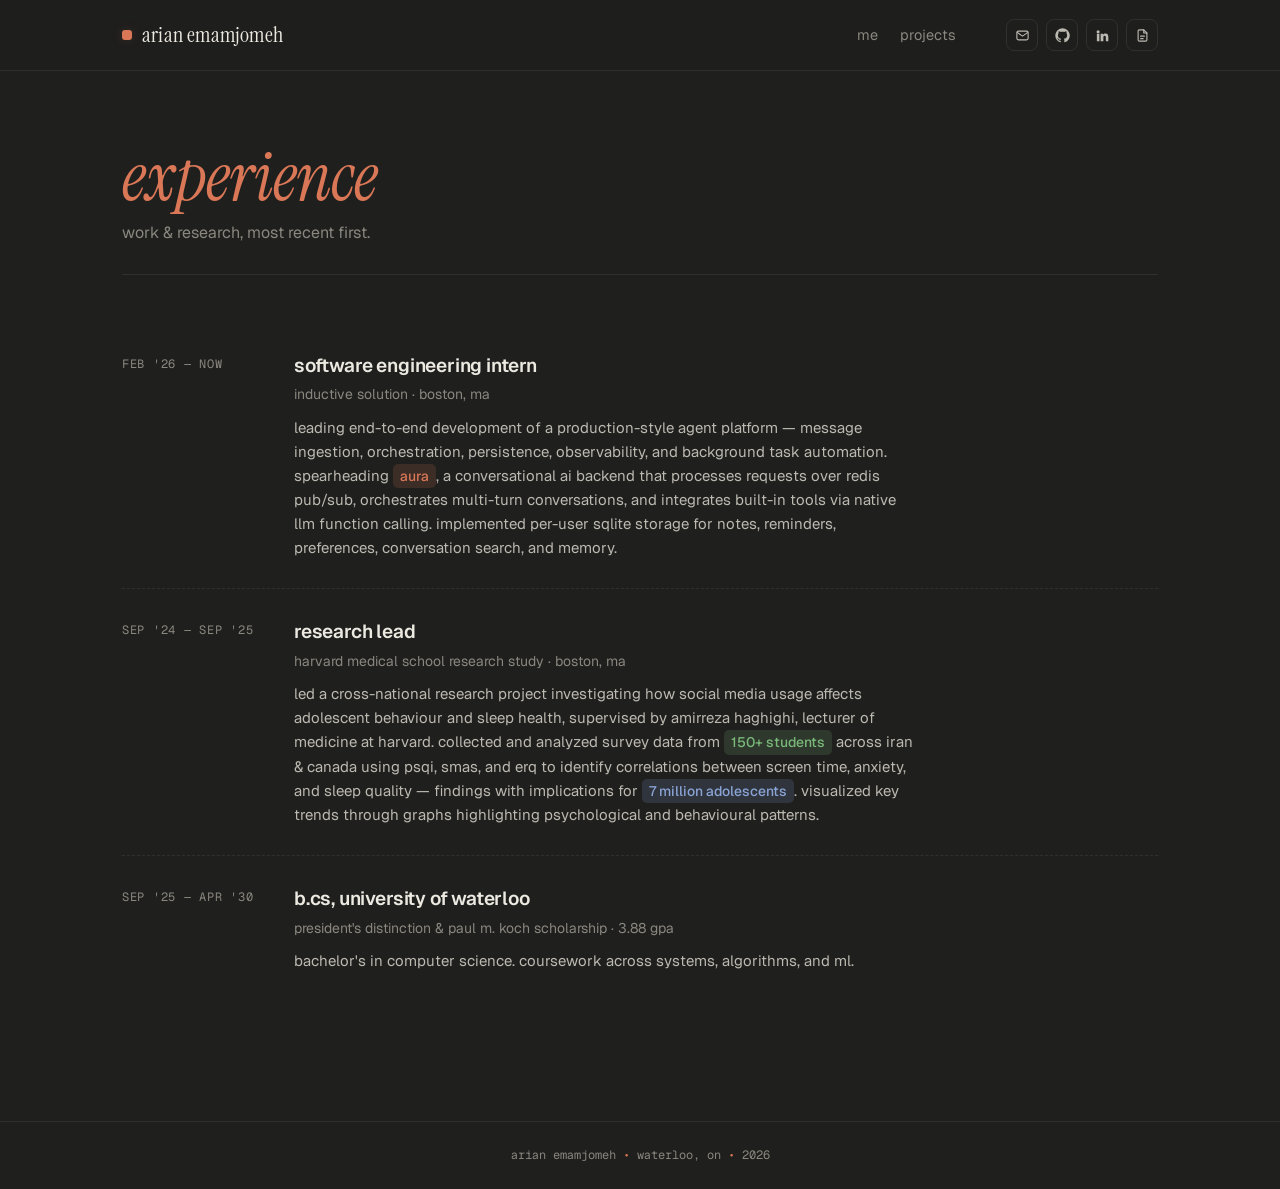
==== experience.html @ 70dd312b "redesigned website" ====
<!DOCTYPE html>
<html lang="en">
<head>
    <meta charset="UTF-8">
    <meta name="viewport" content="width=device-width, initial-scale=1.0">
    <title>experience — arian emamjomeh</title>
    <link rel="icon" type="image/png" href="assets/iconlogo.png">
    <link rel="preconnect" href="https://fonts.googleapis.com">
    <link rel="preconnect" href="https://fonts.gstatic.com" crossorigin>
    <link href="https://fonts.googleapis.com/css2?family=Instrument+Serif:ital@0;1&family=Geist:wght@400;500;600;700&family=Geist+Mono:wght@400;500&display=swap" rel="stylesheet">
    <link rel="stylesheet" href="styles.css?v=13">
</head>
<body>
    <main>
        <header class="page-header">
            <h1 class="page-title"><em>experience</em></h1>
            <p class="page-sub">work &amp; research, most recent first.</p>
        </header>

        <div class="timeline">
            <div class="tl-item reveal">
                <div class="tl-date">feb '26 — now</div>
                <div class="tl-body">
                    <h3>software engineering intern</h3>
                    <div class="tl-sub">inductive solution · boston, ma</div>
                    <p class="tl-desc">
                        leading end-to-end development of a production-style agent platform — message ingestion,
                        orchestration, persistence, observability, and background task automation.
                        spearheading <span class="chip">aura</span>, a conversational ai backend that processes requests
                        over redis pub/sub, orchestrates multi-turn conversations, and integrates built-in tools via
                        native llm function calling. implemented per-user sqlite storage for notes, reminders, preferences,
                        conversation search, and memory.
                    </p>
                </div>
            </div>

            <div class="tl-item reveal">
                <div class="tl-date">sep '24 — sep '25</div>
                <div class="tl-body">
                    <h3>research lead</h3>
                    <div class="tl-sub">harvard medical school research study · boston, ma</div>
                    <p class="tl-desc">
                        led a cross-national research project investigating how social media usage affects adolescent
                        behaviour and sleep health, supervised by amirreza haghighi, lecturer of medicine at harvard.
                        collected and analyzed survey data from
                        <span class="chip green">150+ students</span> across iran &amp; canada using psqi, smas, and erq
                        to identify correlations between screen time, anxiety, and sleep quality — findings with
                        implications for <span class="chip blue">7 million adolescents</span>. visualized key trends
                        through graphs highlighting psychological and behavioural patterns.
                    </p>
                </div>
            </div>

            <div class="tl-item reveal">
                <div class="tl-date">sep '25 — apr '30</div>
                <div class="tl-body">
                    <h3>b.cs, university of waterloo</h3>
                    <div class="tl-sub">president's distinction &amp; paul m. koch scholarship · 3.88 gpa</div>
                    <p class="tl-desc">
                        bachelor's in computer science. coursework across systems, algorithms, and ml.
                    </p>
                </div>
            </div>
        </div>
    </main>

    <script src="main.js?v=13"></script>
</body>
</html>
---- styles.css ----
/* ==========================================================
   arian emamjomeh — portfolio
   palette: claude grey, warm off-white, terracotta accent
   ========================================================== */

:root {
    --bg: #1f1f1e;
    --bg-elev: #262624;
    --bg-elev-2: #2d2b28;
    --border: rgba(255, 255, 255, 0.08);
    --border-strong: rgba(255, 255, 255, 0.14);
    --text: #ece9e1;
    --text-dim: #bcb9b0;
    --text-muted: #8a877f;
    --accent: #d97757;
    --accent-soft: rgba(217, 119, 87, 0.16);
    --chip-green: #7ab87a;
    --chip-green-soft: rgba(122, 184, 122, 0.16);
    --chip-blue: #8aa4d6;
    --chip-blue-soft: rgba(138, 164, 214, 0.16);
    --chip-purple: #b48ad6;
    --chip-purple-soft: rgba(180, 138, 214, 0.16);

    --serif: "Instrument Serif", "Newsreader", Georgia, serif;
    --sans: "Geist", "Inter", -apple-system, BlinkMacSystemFont, sans-serif;
    --mono: "Geist Mono", "JetBrains Mono", ui-monospace, monospace;
}

* { box-sizing: border-box; margin: 0; padding: 0; }

html, body {
    background: var(--bg);
    color: var(--text);
    font-family: var(--sans);
    font-size: 16px;
    line-height: 1.55;
    -webkit-font-smoothing: antialiased;
    font-feature-settings: "ss01", "cv11";
}

body {
    min-height: 100vh;
    display: flex;
    flex-direction: column;
}

a { color: inherit; text-decoration: none; }

::selection { background: var(--accent); color: var(--bg); }

/* ===== Top nav ===== */
.topbar {
    position: sticky;
    top: 0;
    z-index: 50;
    background: rgba(31, 31, 30, 0.72);
    backdrop-filter: saturate(140%) blur(10px);
    -webkit-backdrop-filter: saturate(140%) blur(10px);
    border-bottom: 1px solid var(--border);
}
.topbar-inner {
    max-width: 1100px;
    margin: 0 auto;
    padding: 18px 32px;
    display: flex;
    align-items: center;
    gap: 28px;
}
.brand {
    display: flex;
    align-items: center;
    gap: 10px;
    font-family: var(--serif);
    font-size: 22px;
    letter-spacing: 0.2px;
}
.brand-dot {
    width: 10px; height: 10px;
    border-radius: 3px;
    background: var(--accent);
    box-shadow: 0 0 12px var(--accent-soft);
}
.brand-name { color: var(--text); white-space: nowrap; }
.topnav {
    display: flex;
    gap: 22px;
    margin-left: auto;
    margin-right: 22px;
    font-size: 14.5px;
}
.topnav a {
    color: var(--text-muted);
    padding: 6px 0;
    position: relative;
    transition: color 0.2s;
}
.topnav a:hover { color: var(--text); }
.topnav a.active { color: var(--text); }
.topnav a.active::after {
    content: "";
    position: absolute;
    left: 0; right: 0; bottom: -2px;
    height: 1.5px;
    background: var(--accent);
    border-radius: 1px;
}
.socials {
    display: flex;
    gap: 8px;
}
.socials a {
    width: 32px; height: 32px;
    display: grid; place-items: center;
    border-radius: 8px;
    border: 1px solid var(--border);
    color: var(--text-dim);
    transition: all 0.2s ease;
}
.socials a:hover {
    color: var(--accent);
    border-color: var(--border-strong);
    background: var(--bg-elev);
    transform: translateY(-1px);
}
.socials svg { width: 15px; height: 15px; }

/* ===== Page shell ===== */
main {
    flex: 1;
    max-width: 1100px;
    margin: 0 auto;
    padding: 72px 32px 120px;
    width: 100%;
}

.section-eyebrow {
    font-family: var(--mono);
    font-size: 11.5px;
    letter-spacing: 0.12em;
    text-transform: uppercase;
    color: var(--text-muted);
    margin-bottom: 14px;
    display: flex;
    align-items: center;
    gap: 10px;
}
.section-eyebrow::before {
    content: "";
    width: 14px; height: 1px;
    background: var(--text-muted);
}

footer {
    border-top: 1px solid var(--border);
    padding: 24px 32px;
    text-align: center;
    font-family: var(--mono);
    font-size: 12px;
    color: var(--text-muted);
}
footer span.dot { color: var(--accent); }

/* ===== highlight chips — used inline in prose/descriptions ===== */
.chip {
    display: inline-flex;
    align-items: center;
    gap: 4px;
    padding: 1px 7px;
    border-radius: 5px;
    font-size: 0.93em;
    font-weight: 500;
    background: var(--accent-soft);
    color: var(--accent);
    white-space: nowrap;
}
.chip.green { background: var(--chip-green-soft); color: var(--chip-green); }
.chip.blue  { background: var(--chip-blue-soft);  color: var(--chip-blue); }
.chip.purple{ background: var(--chip-purple-soft); color: var(--chip-purple); }

/* ===== ME page ===== */
.me-hero {
    max-width: 640px;
    margin-bottom: 64px;
}
.me-hello {
    font-family: var(--serif);
    font-size: clamp(56px, 8.5vw, 96px);
    line-height: 1.02;
    letter-spacing: -0.02em;
    color: var(--text);
    margin-bottom: 22px;
    display: flex;
    align-items: center;
    flex-wrap: wrap;
    gap: 0.15em;
}
.me-hello .me-wave {
    font-size: 0.85em;
    line-height: 1;
    display: inline-block;
}
.me-hello em {
    font-style: italic;
    color: var(--accent);
}
.me-wave {
    display: inline-block;
    animation: wave 2.6s ease-in-out infinite;
    transform-origin: 70% 70%;
}
@keyframes wave {
    0%, 60%, 100% { transform: rotate(0deg); }
    10% { transform: rotate(14deg); }
    20% { transform: rotate(-8deg); }
    30% { transform: rotate(14deg); }
    40% { transform: rotate(-4deg); }
    50% { transform: rotate(10deg); }
}
.me-intro {
    font-size: 17px;
    line-height: 1.65;
    color: var(--text-dim);
    max-width: 560px;
}
.me-intro a.inline {
    color: var(--text);
    border-bottom: 1px solid var(--border-strong);
    transition: border-color 0.2s, color 0.2s;
}
.me-intro a.inline:hover { color: var(--accent); border-color: var(--accent); }

/* affiliation line under name: "cs @ uwaterloo 🔴" */
.me-affil {
    font-size: 28px;
    color: var(--text-dim);
    display: flex;
    align-items: center;
    gap: 10px;
    flex-wrap: wrap;
    margin-top: 18px;
    font-family: var(--serif);
    font-weight: 400;
}
.affil-link {
    color: var(--text);
    font-weight: 500;
    text-decoration: underline;
    text-decoration-color: var(--border-strong);
    text-underline-offset: 4px;
    transition: color 0.2s, text-decoration-color 0.2s;
}
.affil-link:hover {
    color: var(--accent);
    text-decoration-color: var(--accent);
}
.affil-crest {
    width: 30px !important;
    height: 30px !important;
    min-width: 30px;
    max-width: 30px;
    object-fit: contain;
    display: block;
    shape-rendering: geometricPrecision;
}

.work-list-section { max-width: 720px; margin-bottom: 64px; }

.work-list {
    display: flex;
    flex-direction: column;
    gap: 8px;
}
.work-row {
    position: relative;
    display: grid;
    grid-template-columns: 60px 1fr auto;
    align-items: center;
    gap: 20px;
    padding: 20px 24px;
    border: 1px solid var(--border);
    border-radius: 16px;
    background: var(--bg-elev);
    transition: background 0.3s ease, border-color 0.3s ease;
    text-decoration: none;
    color: inherit;
}
.work-row:hover {
    background: var(--hover-color, var(--bg-elev-2));
    border-color: var(--border-strong);
}
.work-logo {
    width: 56px; height: 56px;
    border-radius: 12px;
    display: grid; place-items: center;
    font-family: var(--sans);
    font-weight: 700;
    font-size: 17px;
    color: white;
    overflow: hidden;
    flex-shrink: 0;
}
.work-logo img {
    width: 100%;
    height: 100%;
    object-fit: contain;
    padding: 4px;
    image-rendering: -webkit-optimize-contrast;
}
.work-meta { min-width: 0; }
.work-name {
    font-weight: 600;
    font-size: 18px;
    color: var(--text);
}
.work-role {
    font-size: 15px;
    color: var(--text-muted);
    margin-top: 1px;
}
.work-date {
    font-family: var(--mono);
    font-size: 13.5px;
    color: var(--text-muted);
    white-space: nowrap;
    text-align: right;
    line-height: 1.5;
}
.work-loc {
    font-family: var(--mono);
    font-size: 11px;
    color: var(--text-muted);
    opacity: 0.75;
    text-transform: uppercase;
    letter-spacing: 0.06em;
}

/* links panel on me */
.me-links {
    max-width: 720px;
}
.me-links-grid {
    display: grid;
    grid-template-columns: repeat(2, 1fr);
    gap: 10px;
}
.me-link-card {
    display: flex;
    align-items: center;
    justify-content: space-between;
    padding: 18px 20px;
    border: 1px solid var(--border);
    border-radius: 12px;
    background: var(--bg-elev);
    transition: all 0.22s ease;
    color: var(--text-dim);
}
.me-link-card:hover {
    border-color: var(--accent);
    background: var(--bg-elev-2);
    color: var(--text);
}
.me-link-card .arrow {
    font-family: var(--mono);
    color: var(--text-muted);
    transition: transform 0.22s, color 0.22s;
}
.me-link-card:hover .arrow {
    transform: translateX(4px);
    color: var(--accent);
}
.me-link-card .label {
    font-weight: 500;
    font-size: 15px;
}
.me-link-card .hint {
    display: block;
    font-family: var(--mono);
    font-size: 11.5px;
    color: var(--text-muted);
    margin-top: 3px;
    text-transform: uppercase;
    letter-spacing: 0.08em;
}

/* ===== Page headers (non-me pages) ===== */
.page-header {
    margin-bottom: 48px;
    padding-bottom: 28px;
    border-bottom: 1px solid var(--border);
}
.page-title {
    font-family: var(--serif);
    font-size: clamp(44px, 6vw, 68px);
    line-height: 1;
    font-weight: 400;
    letter-spacing: -0.01em;
    margin-bottom: 10px;
}
.page-title em { font-style: italic; color: var(--accent); }
.page-sub {
    font-size: 16px;
    color: var(--text-muted);
    max-width: 520px;
    line-height: 1.55;
}

/* ===== EXPERIENCE page ===== */
.exp-tabs {
    display: flex;
    gap: 4px;
    margin-bottom: 36px;
    padding: 4px;
    background: var(--bg-elev);
    border: 1px solid var(--border);
    border-radius: 10px;
    width: fit-content;
}
.exp-tab {
    padding: 8px 18px;
    border-radius: 7px;
    font-size: 14px;
    font-weight: 500;
    color: var(--text-muted);
    cursor: pointer;
    transition: all 0.2s;
    border: none;
    background: transparent;
    font-family: inherit;
}
.exp-tab:hover { color: var(--text); }
.exp-tab.active {
    background: var(--bg-elev-2);
    color: var(--text);
    box-shadow: 0 0 0 1px var(--border-strong);
}
.exp-panel { display: none; }
.exp-panel.active { display: block; }

/* Timeline */
.timeline {
    display: flex;
    flex-direction: column;
    gap: 0;
    position: relative;
    padding-left: 0;
}
.tl-item {
    position: relative;
    display: grid;
    grid-template-columns: 140px 1fr;
    gap: 32px;
    padding: 28px 0;
    border-bottom: 1px dashed var(--border);
}
.tl-item:last-child { border-bottom: none; }
.tl-date {
    font-family: var(--mono);
    font-size: 12px;
    color: var(--text-muted);
    padding-top: 4px;
    text-transform: uppercase;
    letter-spacing: 0.06em;
}
.tl-body h3 {
    font-family: var(--sans);
    font-size: 19px;
    font-weight: 600;
    margin-bottom: 4px;
    color: var(--text);
    letter-spacing: -0.01em;
}
.tl-sub {
    font-size: 14px;
    color: var(--text-muted);
    margin-bottom: 10px;
}
.tl-desc {
    font-size: 15px;
    color: var(--text-dim);
    line-height: 1.6;
    max-width: 620px;
}

/* ===== PROJECTS page ===== */
.proj-filters {
    display: flex;
    gap: 8px;
    margin-bottom: 32px;
    flex-wrap: wrap;
}
.proj-filter {
    padding: 7px 14px;
    border-radius: 20px;
    border: 1px solid var(--border);
    background: transparent;
    color: var(--text-muted);
    font-size: 13px;
    font-family: inherit;
    cursor: pointer;
    transition: all 0.2s;
}
.proj-filter:hover { color: var(--text); border-color: var(--border-strong); }
.proj-filter.active {
    color: var(--bg);
    background: var(--text);
    border-color: var(--text);
}

.proj-grid {
    display: grid;
    grid-template-columns: repeat(2, 1fr);
    gap: 22px;
}
.proj-card {
    display: block;
    background: var(--bg-elev);
    border: 1px solid var(--border);
    border-radius: 18px;
    overflow: hidden;
    transition: all 0.3s ease;
    position: relative;
}
.proj-card:hover {
    border-color: var(--border-strong);
    transform: translateY(-3px);
    box-shadow: 0 16px 40px -20px rgba(0, 0, 0, 0.5);
}
.proj-thumb {
    aspect-ratio: 16 / 10;
    background: var(--bg-elev-2);
    overflow: hidden;
    position: relative;
}
.proj-thumb img {
    width: 100%; height: 100%;
    object-fit: cover;
    transition: transform 0.5s ease;
}
.proj-card:hover .proj-thumb img { transform: scale(1.04); }
.proj-thumb--blank {
    background: repeating-linear-gradient(
        135deg,
        var(--bg-elev-2) 0,
        var(--bg-elev-2) 12px,
        var(--bg-elev) 12px,
        var(--bg-elev) 24px
    );
    position: relative;
}
.proj-thumb--blank::after {
    content: "no preview yet";
    position: absolute;
    inset: 0;
    display: grid;
    place-items: center;
    color: var(--text-muted);
    font-family: var(--mono);
    font-size: 12px;
    letter-spacing: 0.08em;
    text-transform: uppercase;
}
.proj-body { padding: 22px 24px 24px; }
.proj-head {
    display: flex;
    justify-content: space-between;
    align-items: baseline;
    gap: 12px;
    margin-bottom: 8px;
}
.proj-title {
    font-family: var(--sans);
    font-size: 18px;
    font-weight: 600;
    color: var(--text);
}
.proj-date {
    font-family: var(--mono);
    font-size: 11.5px;
    color: var(--text-muted);
    white-space: nowrap;
}
.proj-desc {
    font-size: 14.5px;
    color: var(--text-dim);
    line-height: 1.55;
    margin-bottom: 14px;
}
.proj-tags {
    display: flex;
    flex-wrap: wrap;
    gap: 6px;
}
.proj-tag {
    font-family: var(--mono);
    font-size: 11px;
    padding: 3px 8px;
    border-radius: 4px;
    color: var(--text-muted);
    background: rgba(255,255,255,0.03);
    border: 1px solid var(--border);
    text-transform: lowercase;
}

/* ===== MAP page ===== */
.map-wrap {
    display: grid;
    grid-template-columns: 1.2fr 1fr;
    gap: 32px;
    align-items: stretch;
}
.map-panel {
    background: var(--bg-elev);
    border: 1px solid var(--border);
    border-radius: 16px;
    overflow: hidden;
}
.map-panel.map-container {
    min-height: 520px;
    padding: 0;
    position: relative;
}
.map-side {
    padding: 28px;
    display: flex;
    flex-direction: column;
    gap: 20px;
}
.map-stat {
    display: flex;
    align-items: baseline;
    justify-content: space-between;
    padding: 12px 0;
    border-bottom: 1px dashed var(--border);
}
.map-stat:last-child { border-bottom: none; }
.map-stat-label {
    font-family: var(--mono);
    font-size: 12px;
    color: var(--text-muted);
    text-transform: uppercase;
    letter-spacing: 0.08em;
}
.map-stat-value {
    font-family: var(--serif);
    font-size: 28px;
    color: var(--text);
}
.map-stat-value em { font-style: italic; color: var(--accent); }

/* Reveal on scroll */
.reveal {
    opacity: 0;
    transform: translateY(14px);
    transition: opacity 0.6s ease, transform 0.6s ease;
}
.reveal.is-in {
    opacity: 1;
    transform: none;
}

main, .topbar, footer { position: relative; z-index: 1; }

/* ============ HERO WORD REVEAL ============ */
.me-hello .word {
    display: inline-block;
    opacity: 0;
    transform: translateY(24px) rotate(1.5deg);
    animation: wordIn 0.8s cubic-bezier(0.22, 0.9, 0.25, 1) forwards;
}
.me-hello .word:nth-child(1) { animation-delay: 0.05s; }
.me-hello .word:nth-child(2) { animation-delay: 0.18s; }
.me-hello .word:nth-child(3) { animation-delay: 0.32s; }
.me-hello .word:nth-child(4) { animation-delay: 0.48s; }
@keyframes wordIn {
    to { opacity: 1; transform: translateY(0) rotate(0); }
}

.me-affil {
    opacity: 0;
    animation: affilIn 0.8s cubic-bezier(0.22, 0.9, 0.25, 1) 0.7s forwards;
}
@keyframes affilIn {
    to { opacity: 1; }
}

/* hero hover affect: big name shifts color subtly */
.me-hello em {
    transition: color 0.3s ease, letter-spacing 0.3s ease;
}
.me-hello:hover em {
    color: #e88a6b;
    letter-spacing: 0.005em;
}

/* ============ WORK ROW — magnetic + sheen ============ */
.work-row {
    transform-style: preserve-3d;
    will-change: transform;
    transition: background 0.3s ease, border-color 0.3s ease, transform 0.25s cubic-bezier(0.2, 0.8, 0.2, 1), box-shadow 0.3s ease;
}
.work-row:hover {
    transform: translateY(-2px);
    box-shadow: 0 18px 40px -24px rgba(0, 0, 0, 0.7);
}
.work-row .work-logo {
    transition: transform 0.35s cubic-bezier(0.2, 0.8, 0.2, 1);
}
.work-row:hover .work-logo {
    transform: scale(1.06);
}

/* stagger work rows on load */
.work-list .work-row {
    opacity: 0;
    transform: translateY(16px);
    animation: rowIn 0.7s cubic-bezier(0.22, 0.9, 0.25, 1) forwards;
}
.work-list .work-row:nth-child(1) { animation-delay: 0.85s; }
.work-list .work-row:nth-child(2) { animation-delay: 0.98s; }
.work-list .work-row:nth-child(3) { animation-delay: 1.11s; }
.work-list .work-row:nth-child(4) { animation-delay: 1.24s; }
@keyframes rowIn {
    to { opacity: 1; transform: none; }
}

/* ============ PREVIOUSLY TOGGLE + LIST ============ */
.prev-toggle {
    margin-top: 18px;
    display: inline-flex;
    align-items: center;
    gap: 10px;
    background: transparent;
    border: none;
    padding: 4px 0;
    color: var(--text-dim);
    font-family: var(--mono);
    font-size: 11px;
    text-transform: uppercase;
    letter-spacing: 0.14em;
    cursor: pointer;
    transition: color 0.2s ease;
    opacity: 0;
    animation: affilIn 0.8s cubic-bezier(0.22, 0.9, 0.25, 1) 1.35s forwards;
}
.prev-toggle:hover { color: var(--accent); }
.prev-toggle .prev-toggle-icon {
    display: inline-grid;
    place-items: center;
    width: 18px;
    height: 18px;
    border: 1px solid var(--border);
    border-radius: 50%;
    font-size: 12px;
    line-height: 1;
    transition: transform 0.35s cubic-bezier(0.22, 0.9, 0.25, 1), border-color 0.2s ease;
}
.prev-toggle:hover .prev-toggle-icon { border-color: var(--accent); }
.prev-toggle[aria-expanded="true"] .prev-toggle-icon {
    transform: rotate(45deg);
}

.prev-list {
    display: flex;
    flex-direction: column;
    gap: 10px;
    margin-top: 14px;
    overflow: hidden;
    max-height: 0;
    opacity: 0;
    transition: max-height 0.45s cubic-bezier(0.22, 0.9, 0.25, 1), opacity 0.35s ease, margin-top 0.35s ease;
}
.prev-list.is-open {
    max-height: 600px;
    opacity: 1;
}
.prev-list .work-row {
    transform: translateY(10px);
    opacity: 0;
    transition: opacity 0.45s ease, transform 0.45s cubic-bezier(0.22, 0.9, 0.25, 1);
}
.prev-list.is-open .work-row {
    opacity: 1;
    transform: none;
}
.prev-list.is-open .work-row:nth-child(1) { transition-delay: 0.08s; }
.prev-list.is-open .work-row:nth-child(2) { transition-delay: 0.18s; }

/* ============ GRAIN OVERLAY (projects page) ============ */
.projects-page::before {
    content: "";
    position: fixed;
    inset: 0;
    pointer-events: none;
    z-index: 9999;
    opacity: 0.09;
    mix-blend-mode: overlay;
    background-image: url("data:image/svg+xml;utf8,<svg xmlns='http://www.w3.org/2000/svg' width='220' height='220'><filter id='n'><feTurbulence type='fractalNoise' baseFrequency='0.9' numOctaves='2' stitchTiles='stitch'/><feColorMatrix values='0 0 0 0 1  0 0 0 0 1  0 0 0 0 1  0 0 0 1 0'/></filter><rect width='100%' height='100%' filter='url(%23n)'/></svg>");
    background-size: 220px 220px;
}
@media (prefers-reduced-motion: reduce) {
    .projects-page::before { opacity: 0.06; }
}

/* ============ PAGE TITLE INTRO (projects/experience/etc) ============ */
.page-title {
    opacity: 0;
    transform: translateY(18px);
    animation: pageTitleIn 0.8s cubic-bezier(0.22, 0.9, 0.25, 1) 0.1s forwards;
}
.page-sub {
    opacity: 0;
    animation: pageSubIn 0.8s cubic-bezier(0.22, 0.9, 0.25, 1) 0.5s forwards;
}
@keyframes pageTitleIn {
    to { opacity: 1; transform: none; }
}
@keyframes pageSubIn {
    to { opacity: 1; }
}

/* ============ PROJECT CARDS — stagger in on load ============ */
.proj-grid .proj-card {
    opacity: 0;
    transform: translateY(20px);
    animation: cardIn 0.7s cubic-bezier(0.22, 0.9, 0.25, 1) forwards;
}
.proj-grid .proj-card:nth-child(1) { animation-delay: 0.45s; }
.proj-grid .proj-card:nth-child(2) { animation-delay: 0.55s; }
.proj-grid .proj-card:nth-child(3) { animation-delay: 0.65s; }
.proj-grid .proj-card:nth-child(4) { animation-delay: 0.75s; }
.proj-grid .proj-card:nth-child(5) { animation-delay: 0.85s; }
.proj-grid .proj-card:nth-child(6) { animation-delay: 0.95s; }
.proj-grid .proj-card:nth-child(7) { animation-delay: 1.05s; }
.proj-grid .proj-card:nth-child(8) { animation-delay: 1.15s; }
@keyframes cardIn {
    to { opacity: 1; transform: none; }
}

/* section eyebrow underline sweep */
.section-eyebrow {
    position: relative;
}
.section-eyebrow::after {
    content: "";
    position: absolute;
    left: 0;
    bottom: -4px;
    width: 28px;
    height: 1px;
    background: var(--accent);
    transform-origin: left;
    animation: eyebrowSweep 1.2s cubic-bezier(0.22, 0.9, 0.25, 1) 0.4s both;
}
@keyframes eyebrowSweep {
    from { transform: scaleX(0); }
    to   { transform: scaleX(1); }
}

/* ============ TOP NAV — underline sweep ============ */
.topnav a {
    position: relative;
    padding: 4px 0;
}
.topnav a::after {
    content: "";
    position: absolute;
    left: 0;
    right: 0;
    bottom: 0;
    height: 1px;
    background: var(--accent);
    transform: scaleX(0);
    transform-origin: right;
    transition: transform 0.35s cubic-bezier(0.22, 0.9, 0.25, 1);
}
.topnav a:hover::after,
.topnav a.active::after {
    transform: scaleX(1);
    transform-origin: left;
}

/* ============ SOCIALS — wobble on hover ============ */
.socials a {
    transition: transform 0.25s cubic-bezier(0.22, 0.9, 0.25, 1), color 0.2s;
}
.socials a:hover {
    transform: translateY(-2px);
    color: var(--accent);
}

/* ============ PROJ CARDS — smoother tilt ============ */
.proj-card {
    transform-style: preserve-3d;
    will-change: transform;
    transition: transform 0.4s cubic-bezier(0.2, 0.8, 0.2, 1), box-shadow 0.4s;
}
.proj-card:hover {
    transform: translateY(-4px);
    box-shadow: 0 30px 60px -28px rgba(0, 0, 0, 0.6);
}

/* ============ REDUCED MOTION ============ */
@media (prefers-reduced-motion: reduce) {
    *,
    *::before,
    *::after {
        animation-duration: 0.01ms !important;
        animation-iteration-count: 1 !important;
        transition-duration: 0.01ms !important;
    }
}

/* ===== Responsive ===== */
@media (max-width: 820px) {
    .topbar-inner { padding: 14px 20px; gap: 14px; flex-wrap: wrap; }
    .topnav { gap: 14px; font-size: 13.5px; margin-right: 0; order: 3; width: 100%; padding-top: 8px; border-top: 1px solid var(--border); }
    .socials a { width: 30px; height: 30px; }
    main { padding: 48px 20px 80px; }
    .me-hello { font-size: clamp(42px, 12vw, 64px); }
    .me-links-grid { grid-template-columns: 1fr; }
    .proj-grid { grid-template-columns: 1fr; }
    .tl-item { grid-template-columns: 1fr; gap: 8px; }
    .tl-date { padding-top: 0; }
    .map-wrap { grid-template-columns: 1fr; }
}
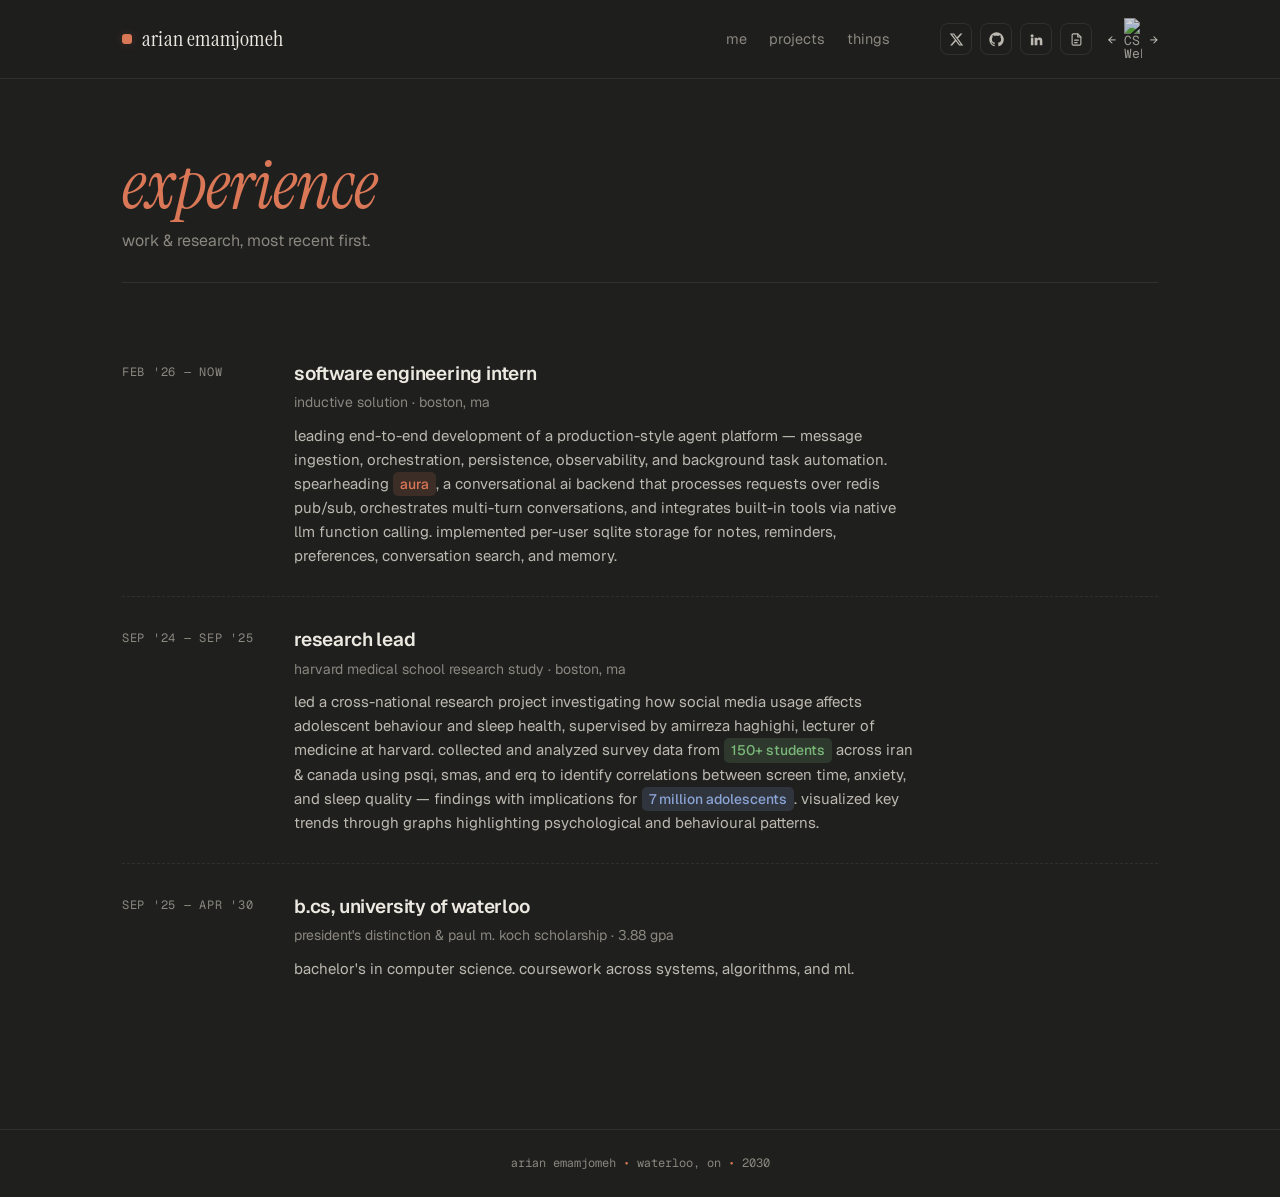
==== commit 5cff8bf4: "add themed scrollbar matching dark palette Co-Authored-By: Claude Fable 5 <noreply@anthropic.com>" ====
--- a/experience.html
+++ b/experience.html
@@ -8,7 +8,7 @@
     <link rel="preconnect" href="https://fonts.googleapis.com">
     <link rel="preconnect" href="https://fonts.gstatic.com" crossorigin>
     <link href="https://fonts.googleapis.com/css2?family=Instrument+Serif:ital@0;1&family=Geist:wght@400;500;600;700&family=Geist+Mono:wght@400;500&display=swap" rel="stylesheet">
-    <link rel="stylesheet" href="styles.css?v=13">
+    <link rel="stylesheet" href="styles.css?v=70">
 </head>
 <body>
     <main>
@@ -64,6 +64,6 @@
         </div>
     </main>
 
-    <script src="main.js?v=13"></script>
+    <script src="main.js?v=70"></script>
 </body>
 </html>
--- a/styles.css
+++ b/styles.css
@@ -28,6 +28,25 @@
 
 * { box-sizing: border-box; margin: 0; padding: 0; }
 
+/* ============ VIEW TRANSITIONS (SPA page swap) ============ */
+::view-transition-old(root),
+::view-transition-new(root) {
+    animation-duration: 0.28s;
+    animation-timing-function: cubic-bezier(0.22, 0.9, 0.25, 1);
+}
+::view-transition-old(root) { animation-name: vt-fade-out; }
+::view-transition-new(root) { animation-name: vt-fade-in; }
+@keyframes vt-fade-out {
+    to { opacity: 0; transform: translateY(-4px); }
+}
+@keyframes vt-fade-in {
+    from { opacity: 0; transform: translateY(4px); }
+}
+@media (prefers-reduced-motion: reduce) {
+    ::view-transition-old(root),
+    ::view-transition-new(root) { animation: none; }
+}
+
 html, body {
     background: var(--bg);
     color: var(--text);
@@ -38,6 +57,8 @@
     font-feature-settings: "ss01", "cv11";
 }
 
+html { scroll-padding-top: 90px; scroll-behavior: smooth; }
+
 body {
     min-height: 100vh;
     display: flex;
@@ -47,6 +68,17 @@
 a { color: inherit; text-decoration: none; }
 
 ::selection { background: var(--accent); color: var(--bg); }
+
+/* ===== Scrollbar — match the theme ===== */
+html { scrollbar-width: thin; scrollbar-color: #45423c var(--bg); }
+::-webkit-scrollbar { width: 11px; height: 11px; }
+::-webkit-scrollbar-track { background: var(--bg); }
+::-webkit-scrollbar-thumb {
+    background: #3a3833;
+    border-radius: 8px;
+    border: 3px solid var(--bg);
+}
+::-webkit-scrollbar-thumb:hover { background: #57534b; }
 
 /* ===== Top nav ===== */
 .topbar {
@@ -159,6 +191,42 @@
     color: var(--text-muted);
 }
 footer span.dot { color: var(--accent); }
+
+/* ===== Topbar right cluster: webring + socials ===== */
+.topbar-right {
+    display: flex;
+    align-items: center;
+    gap: 16px;
+}
+.webring-pill {
+    display: inline-flex;
+    align-items: center;
+    gap: 8px;
+    font-family: var(--mono);
+    font-size: 13px;
+    line-height: 1;
+}
+.webring-pill a {
+    color: var(--text-dim);
+    display: inline-flex;
+    align-items: center;
+    transition: color 0.2s ease;
+}
+.webring-pill a:hover { color: var(--accent); }
+.webring-pill img {
+    width: 18px;
+    height: auto;
+    display: block;
+    opacity: 0.8;
+    transition: opacity 0.2s ease, filter 0.2s ease;
+}
+.webring-pill a:hover img { opacity: 1; filter: drop-shadow(0 0 4px rgba(217, 119, 87, 0.5)); }
+
+@media (max-width: 720px) {
+    .webring-pill { font-size: 12px; gap: 6px; }
+    .webring-pill img { width: 15px; }
+    .topbar-right { gap: 10px; }
+}
 
 /* ===== highlight chips — used inline in prose/descriptions ===== */
 .chip {
@@ -801,6 +869,622 @@
     .projects-page::before { opacity: 0.06; }
 }
 
+/* ============ GAMES GRID ============ */
+.games-grid {
+    display: grid;
+    grid-template-columns: repeat(auto-fill, minmax(220px, 1fr));
+    gap: 36px 28px;
+    margin-top: 8px;
+}
+.games-empty {
+    grid-column: 1 / -1;
+    color: var(--text-muted);
+    font-family: var(--mono);
+    font-size: 12px;
+    padding: 40px 0;
+    text-align: center;
+}
+.games-empty code {
+    background: var(--bg-elev-2);
+    border: 1px solid var(--border);
+    border-radius: 4px;
+    padding: 2px 6px;
+}
+.game-card {
+    display: flex;
+    flex-direction: column;
+    gap: 12px;
+    text-decoration: none;
+    color: inherit;
+    cursor: pointer;
+    transition: transform 0.3s cubic-bezier(0.22, 0.9, 0.25, 1);
+}
+.game-card:hover { transform: translateY(-4px); }
+.game-cover {
+    position: relative;
+    overflow: visible;
+    transition: box-shadow 0.3s ease;
+}
+.cover-art {
+    position: relative;
+    aspect-ratio: 2 / 3;
+    overflow: hidden;
+    border-radius: 6px;
+    background: var(--bg-elev-2);
+    box-shadow: 0 20px 40px -20px rgba(0, 0, 0, 0.6);
+    transition: box-shadow 0.3s ease;
+}
+.cover-bg {
+    position: absolute;
+    inset: 0;
+    background-size: cover;
+    background-position: center;
+    background-repeat: no-repeat;
+    filter: blur(22px) brightness(0.75);
+    transform: scale(1.25);
+    z-index: 0;
+}
+.cover-art .cover-fg {
+    position: relative;
+    z-index: 1;
+    width: 100%;
+    height: 100%;
+}
+.game-card:hover .cover-art {
+    box-shadow: 0 24px 50px -20px rgba(0, 0, 0, 0.75);
+}
+.games-section { margin-top: 56px; }
+
+.games-filters {
+    display: flex;
+    gap: 10px;
+    margin: -28px 0 32px;
+    flex-wrap: wrap;
+}
+.games-filter {
+    font-family: var(--sans);
+    font-size: 12.5px;
+    font-weight: 500;
+    letter-spacing: 0.02em;
+    padding: 7px 16px;
+    border-radius: 999px;
+    background: transparent;
+    border: 1px solid var(--border);
+    color: var(--text-muted);
+    cursor: pointer;
+    transition: color 0.2s ease, border-color 0.2s ease, background 0.2s ease;
+}
+.games-filter:hover {
+    color: var(--text);
+    border-color: var(--border-strong);
+}
+.games-filter.active {
+    color: var(--accent);
+    background: var(--accent-soft);
+    border-color: var(--accent);
+}
+
+.cover-overlay {
+    position: absolute;
+    left: 50%;
+    transform: translateX(-50%);
+    display: inline-flex;
+    align-items: center;
+    gap: 6px;
+    padding: 5px 12px;
+    font-family: var(--sans);
+    font-size: 12px;
+    font-weight: 500;
+    letter-spacing: 0.01em;
+    color: #eef1f5;
+    background: rgba(22, 26, 31, 0.88);
+    border-radius: 4px;
+    white-space: nowrap;
+    backdrop-filter: blur(4px);
+    -webkit-backdrop-filter: blur(4px);
+    box-shadow: 0 2px 8px rgba(0, 0, 0, 0.35);
+    pointer-events: none;
+    z-index: 2;
+}
+.cover-hours {
+    top: 10px;
+}
+.cover-complete {
+    bottom: 10px;
+    background: rgba(38, 74, 120, 0.95);
+}
+.cover-complete.is-100 {
+    background: linear-gradient(135deg, #4a8ee0, #2563b8);
+}
+.cover-medal {
+    width: 14px;
+    height: 14px;
+    flex-shrink: 0;
+    filter: drop-shadow(0 1px 1px rgba(0, 0, 0, 0.4));
+}
+/* 10/10 favorite badge — gold, pinned top-right of the cover */
+.cover-top {
+    top: 10px;
+    right: 10px;
+    left: auto;
+    transform: none;
+    gap: 4px;
+    padding: 4px 9px;
+    font-weight: 700;
+    color: #2a1e07;
+    background: linear-gradient(135deg, #f7d774, #e6a52c);
+    box-shadow: 0 2px 10px rgba(230, 165, 44, 0.5);
+}
+.cover-top svg {
+    width: 13px;
+    height: 13px;
+    flex-shrink: 0;
+}
+/* status pill under anime/manga titles */
+.status-tag {
+    align-self: flex-start;
+    font-family: var(--sans);
+    font-size: 11px;
+    font-weight: 500;
+    letter-spacing: 0.02em;
+    padding: 2px 9px;
+    border-radius: 999px;
+    border: 1px solid var(--border-strong);
+    color: var(--text-muted);
+    background: rgba(255, 255, 255, 0.04);
+}
+.status-tag[data-status="completed"] {
+    color: #7fd18a;
+    border-color: rgba(127, 209, 138, 0.4);
+    background: rgba(127, 209, 138, 0.1);
+}
+.status-tag[data-status="watching"],
+.status-tag[data-status="reading"] {
+    color: #6fb6e6;
+    border-color: rgba(111, 182, 230, 0.4);
+    background: rgba(111, 182, 230, 0.1);
+}
+.status-tag[data-status="on_hold"] {
+    color: #e0b15a;
+    border-color: rgba(224, 177, 90, 0.4);
+    background: rgba(224, 177, 90, 0.1);
+}
+.status-tag[data-status="dropped"] {
+    color: #e07f7f;
+    border-color: rgba(224, 127, 127, 0.4);
+    background: rgba(224, 127, 127, 0.1);
+}
+.modal-top-badge {
+    display: inline-flex;
+    align-items: center;
+    gap: 4px;
+    margin-left: 10px;
+    font-family: var(--sans);
+    font-size: 12px;
+    font-weight: 600;
+    color: #e6a52c;
+}
+.modal-top-badge svg {
+    width: 14px;
+    height: 14px;
+}
+.rank-badge {
+    text-align: center;
+    /* Icon hangs a constant 36px below the cover regardless of rank size,
+       so text underneath lines up across cards with differently-sized badges. */
+    margin-top: calc((var(--rank-size, 110px) - 36px) * -1);
+    margin-bottom: -4px;
+    position: relative;
+    z-index: 2;
+    pointer-events: none;
+    line-height: 0;
+}
+.rank-badge img {
+    width: var(--rank-size, 110px);
+    height: var(--rank-size, 110px);
+    object-fit: contain;
+    display: inline-block;
+    filter: drop-shadow(0 4px 10px rgba(0, 0, 0, 0.85)) drop-shadow(0 0 14px rgba(var(--rank-color, 180, 120, 230), 0.65));
+}
+.game-card:hover .game-cover {
+    box-shadow: 0 24px 50px -20px rgba(0, 0, 0, 0.75);
+}
+.game-cover img {
+    width: 100%;
+    height: 100%;
+    object-fit: cover;
+    display: block;
+    transition: transform 0.5s ease;
+}
+.game-card:hover .game-cover img { transform: scale(1.03); }
+.game-meta {
+    display: flex;
+    flex-direction: column;
+    gap: 6px;
+    padding: 0 2px;
+}
+.game-title {
+    font-family: var(--sans);
+    font-size: 14px;
+    font-weight: 500;
+    color: var(--text);
+    line-height: 1.3;
+}
+.game-stars {
+    display: flex;
+    align-items: center;
+    gap: 4px;
+}
+.game-star {
+    width: 20px;
+    height: 20px;
+    flex-shrink: 0;
+    overflow: visible;
+    transition: transform 0.25s ease, filter 0.25s ease;
+}
+.game-star.on,
+.game-star.half {
+    filter: drop-shadow(0 0 8px rgba(217, 119, 87, 0.55));
+}
+.game-star .star-bg { fill: rgba(255, 255, 255, 0.14); }
+.game-star .star-fill { fill: var(--accent); }
+.game-star.off .star-fill { display: none; }
+.game-star.half .star-fill {
+    clip-path: inset(0 50% 0 0);
+    -webkit-clip-path: inset(0 50% 0 0);
+}
+.game-card:hover .game-star.on,
+.game-card:hover .game-star.half { transform: translateY(-1px); }
+.game-ach {
+    font-family: var(--mono);
+    font-size: 10.5px;
+    color: var(--text-muted);
+    letter-spacing: 0.06em;
+    text-transform: uppercase;
+}
+.game-fav {
+    font-family: var(--mono);
+    font-size: 11px;
+    color: var(--text-dim);
+    line-height: 1.4;
+    margin-top: 2px;
+}
+.game-note {
+    font-size: 12.5px;
+    color: var(--text-muted);
+    line-height: 1.4;
+    font-style: italic;
+}
+
+/* ============ GAME MODAL ============ */
+.game-modal-scrim {
+    position: fixed;
+    inset: 0;
+    background: rgba(12, 12, 12, 0.78);
+    backdrop-filter: blur(8px);
+    -webkit-backdrop-filter: blur(8px);
+    z-index: 120;
+    display: grid;
+    place-items: center;
+    padding: 32px;
+    opacity: 0;
+    pointer-events: none;
+    transition: opacity 0.22s ease;
+}
+.game-modal-scrim.is-open {
+    opacity: 1;
+    pointer-events: auto;
+}
+.game-modal {
+    width: min(720px, 100%);
+    max-height: 88vh;
+    background: var(--bg-elev);
+    border: 1px solid var(--border-strong);
+    border-radius: 16px;
+    padding: 32px 32px 28px;
+    overflow-y: auto;
+    transform: translateY(10px) scale(0.98);
+    transition: transform 0.28s cubic-bezier(0.2, 0.8, 0.2, 1);
+    position: relative;
+}
+.game-modal-scrim.is-open .game-modal { transform: none; }
+.game-modal-close {
+    position: absolute;
+    top: 16px;
+    right: 16px;
+    background: transparent;
+    border: 1px solid var(--border);
+    color: var(--text-dim);
+    font-family: var(--mono);
+    font-size: 11px;
+    text-transform: uppercase;
+    letter-spacing: 0.12em;
+    padding: 6px 10px;
+    border-radius: 8px;
+    cursor: pointer;
+    transition: color 0.2s ease, border-color 0.2s ease;
+}
+.game-modal-close:hover {
+    color: var(--accent);
+    border-color: var(--accent);
+}
+.game-modal-header {
+    display: grid;
+    grid-template-columns: 140px 1fr;
+    gap: 24px;
+    margin-bottom: 24px;
+}
+.game-modal-cover-wrap {
+    aspect-ratio: 2 / 3;
+    overflow: hidden;
+    border-radius: 8px;
+    background: var(--bg-elev-2);
+}
+.game-modal-cover {
+    width: 100%;
+    height: 100%;
+    object-fit: cover;
+    display: block;
+}
+.game-modal-info {
+    display: flex;
+    flex-direction: column;
+    gap: 10px;
+    padding-top: 4px;
+}
+.game-modal-title {
+    font-family: var(--serif);
+    font-weight: 400;
+    font-size: 32px;
+    line-height: 1.1;
+    color: var(--text);
+    letter-spacing: -0.01em;
+}
+.game-modal-stars {
+    display: flex;
+    align-items: center;
+    gap: 5px;
+}
+.game-modal-stars .game-star { width: 26px; height: 26px; }
+.game-modal-meta {
+    font-family: var(--mono);
+    font-size: 11px;
+    color: var(--text-muted);
+    letter-spacing: 0.08em;
+    text-transform: uppercase;
+}
+.game-modal-completed {
+    font-family: var(--mono);
+    font-size: 11px;
+    color: var(--accent);
+    letter-spacing: 0.12em;
+    text-transform: uppercase;
+    padding: 6px 10px;
+    border: 1px solid var(--accent);
+    border-radius: 6px;
+    align-self: flex-start;
+    margin-top: 4px;
+}
+.game-modal-rank[hidden] { display: none; }
+.game-modal-rank {
+    display: inline-flex;
+    align-items: center;
+    gap: 8px;
+    font-family: var(--mono);
+    font-size: 11px;
+    color: var(--text-dim);
+    letter-spacing: 0.1em;
+    text-transform: uppercase;
+    padding: 6px 10px 6px 8px;
+    background: rgba(var(--rank-color, 180, 120, 230), 0.08);
+    border: 1px solid rgba(var(--rank-color, 180, 120, 230), 0.35);
+    border-radius: 6px;
+    align-self: flex-start;
+    margin-top: 4px;
+}
+.modal-rank-img {
+    width: 24px;
+    height: 24px;
+    object-fit: contain;
+    filter: drop-shadow(0 0 6px rgba(var(--rank-color, 180, 120, 230), 0.6));
+}
+.modal-rank-name {
+    color: rgb(var(--rank-color, 180, 120, 230));
+    font-weight: 600;
+}
+.game-modal-note-wrap {
+    padding: 16px 18px;
+    background: var(--bg-elev-2);
+    border-left: 2px solid var(--accent);
+    border-radius: 0 8px 8px 0;
+}
+.game-modal-note-label {
+    font-family: var(--mono);
+    font-size: 10.5px;
+    text-transform: uppercase;
+    letter-spacing: 0.14em;
+    color: var(--text-muted);
+    margin-bottom: 8px;
+}
+.game-modal-note {
+    font-family: var(--serif);
+    font-size: 17px;
+    line-height: 1.55;
+    color: var(--text);
+    white-space: pre-wrap;
+}
+
+.game-modal-achievements {
+    margin-top: 24px;
+    padding-top: 20px;
+    border-top: 1px solid var(--border);
+}
+
+.ach-banner {
+    display: flex;
+    align-items: center;
+    gap: 14px;
+    padding: 14px 16px;
+    background: linear-gradient(135deg, rgba(74, 142, 224, 0.14), rgba(74, 142, 224, 0.06));
+    border: 1px solid rgba(74, 142, 224, 0.35);
+    border-radius: 10px;
+    margin-bottom: 18px;
+}
+.ach-banner.is-100 {
+    background: linear-gradient(135deg, rgba(242, 192, 75, 0.15), rgba(74, 142, 224, 0.18));
+    border-color: rgba(242, 192, 75, 0.55);
+}
+.ach-banner-medal {
+    width: 34px;
+    height: 38px;
+    flex-shrink: 0;
+    filter: drop-shadow(0 2px 3px rgba(0, 0, 0, 0.4));
+}
+.ach-banner-text { flex: 1; min-width: 0; }
+.ach-banner-title {
+    font-family: var(--sans);
+    font-size: 13px;
+    font-weight: 500;
+    color: var(--text);
+    margin-bottom: 4px;
+}
+.ach-banner-sub {
+    font-family: var(--mono);
+    font-size: 10.5px;
+    letter-spacing: 0.04em;
+    color: var(--accent);
+    margin-bottom: 8px;
+}
+.ach-banner-bar {
+    width: 100%;
+    height: 6px;
+    background: rgba(255, 255, 255, 0.08);
+    border-radius: 3px;
+    overflow: hidden;
+}
+.ach-banner-bar-fill {
+    height: 100%;
+    width: 0%;
+    background: linear-gradient(90deg, #4a8ee0, #6ea9ec);
+    transition: width 0.6s cubic-bezier(0.22, 0.9, 0.25, 1);
+}
+.ach-banner.is-100 .ach-banner-bar-fill {
+    background: linear-gradient(90deg, #f2c04b, #4a8ee0);
+}
+
+.game-modal-ach-grid {
+    display: grid;
+    grid-template-columns: repeat(auto-fill, minmax(200px, 1fr));
+    gap: 8px;
+}
+.ach-item {
+    display: flex;
+    align-items: center;
+    gap: 10px;
+    padding: 8px 10px;
+    background: var(--bg-elev-2);
+    border: 1px solid var(--border);
+    border-radius: 8px;
+    transition: border-color 0.22s ease, background 0.22s ease, transform 0.22s cubic-bezier(0.22, 0.9, 0.25, 1), box-shadow 0.22s ease;
+}
+.ach-item.has-details { cursor: default; }
+.ach-item:hover {
+    border-color: var(--accent);
+    background: rgba(45, 43, 40, 0.95);
+    transform: translateY(-1px);
+    box-shadow: 0 8px 20px -12px rgba(0, 0, 0, 0.6);
+}
+.ach-icon {
+    width: 32px;
+    height: 32px;
+    border-radius: 4px;
+    object-fit: cover;
+    flex-shrink: 0;
+    transition: transform 0.3s ease;
+}
+.ach-item:hover .ach-icon { transform: scale(1.08); }
+.ach-icon--blank {
+    background: var(--bg-elev);
+}
+.ach-body {
+    flex: 1;
+    min-width: 0;
+}
+.ach-name {
+    font-size: 12px;
+    font-weight: 500;
+    line-height: 1.3;
+    color: var(--text);
+    white-space: nowrap;
+    overflow: hidden;
+    text-overflow: ellipsis;
+}
+
+/* Floating tooltip (Steam-style) */
+.ach-tooltip {
+    position: fixed;
+    top: 0;
+    left: 0;
+    z-index: 200;
+    display: flex;
+    gap: 12px;
+    padding: 12px 14px;
+    width: 300px;
+    background: rgba(30, 34, 40, 0.97);
+    border: 1px solid var(--border-strong);
+    border-radius: 8px;
+    box-shadow: 0 18px 40px -12px rgba(0, 0, 0, 0.7);
+    backdrop-filter: blur(6px);
+    -webkit-backdrop-filter: blur(6px);
+    opacity: 0;
+    pointer-events: none;
+    transform: translateY(4px);
+    transition: opacity 0.18s ease, transform 0.2s cubic-bezier(0.22, 0.9, 0.25, 1);
+}
+.ach-tooltip.is-visible {
+    opacity: 1;
+    transform: none;
+}
+.tt-icon {
+    width: 56px;
+    height: 56px;
+    border-radius: 4px;
+    object-fit: cover;
+    flex-shrink: 0;
+}
+.tt-body { min-width: 0; flex: 1; }
+.tt-name {
+    font-size: 14px;
+    font-weight: 600;
+    color: var(--text);
+    margin-bottom: 4px;
+    line-height: 1.25;
+}
+.tt-desc {
+    font-size: 12px;
+    line-height: 1.4;
+    color: var(--text-dim);
+    margin-bottom: 8px;
+}
+.tt-stats {
+    padding-top: 8px;
+    border-top: 1px solid var(--border);
+    display: flex;
+    flex-direction: column;
+    gap: 3px;
+    font-family: var(--mono);
+    font-size: 10.5px;
+    letter-spacing: 0.03em;
+}
+.tt-date { color: var(--text-muted); }
+.tt-rarity { color: var(--accent); }
+
+@media (max-width: 600px) {
+    .game-modal { padding: 24px 20px 20px; }
+    .game-modal-header { grid-template-columns: 100px 1fr; gap: 16px; }
+    .game-modal-title { font-size: 24px; }
+}
+
 /* ============ PAGE TITLE INTRO (projects/experience/etc) ============ */
 .page-title {
     opacity: 0;
@@ -824,14 +1508,14 @@
     transform: translateY(20px);
     animation: cardIn 0.7s cubic-bezier(0.22, 0.9, 0.25, 1) forwards;
 }
-.proj-grid .proj-card:nth-child(1) { animation-delay: 0.45s; }
-.proj-grid .proj-card:nth-child(2) { animation-delay: 0.55s; }
-.proj-grid .proj-card:nth-child(3) { animation-delay: 0.65s; }
-.proj-grid .proj-card:nth-child(4) { animation-delay: 0.75s; }
-.proj-grid .proj-card:nth-child(5) { animation-delay: 0.85s; }
-.proj-grid .proj-card:nth-child(6) { animation-delay: 0.95s; }
-.proj-grid .proj-card:nth-child(7) { animation-delay: 1.05s; }
-.proj-grid .proj-card:nth-child(8) { animation-delay: 1.15s; }
+.proj-grid .proj-card:nth-child(1) { animation-delay: 0.15s; }
+.proj-grid .proj-card:nth-child(2) { animation-delay: 0.22s; }
+.proj-grid .proj-card:nth-child(3) { animation-delay: 0.29s; }
+.proj-grid .proj-card:nth-child(4) { animation-delay: 0.36s; }
+.proj-grid .proj-card:nth-child(5) { animation-delay: 0.43s; }
+.proj-grid .proj-card:nth-child(6) { animation-delay: 0.50s; }
+.proj-grid .proj-card:nth-child(7) { animation-delay: 0.57s; }
+.proj-grid .proj-card:nth-child(8) { animation-delay: 0.64s; }
 @keyframes cardIn {
     to { opacity: 1; transform: none; }
 }
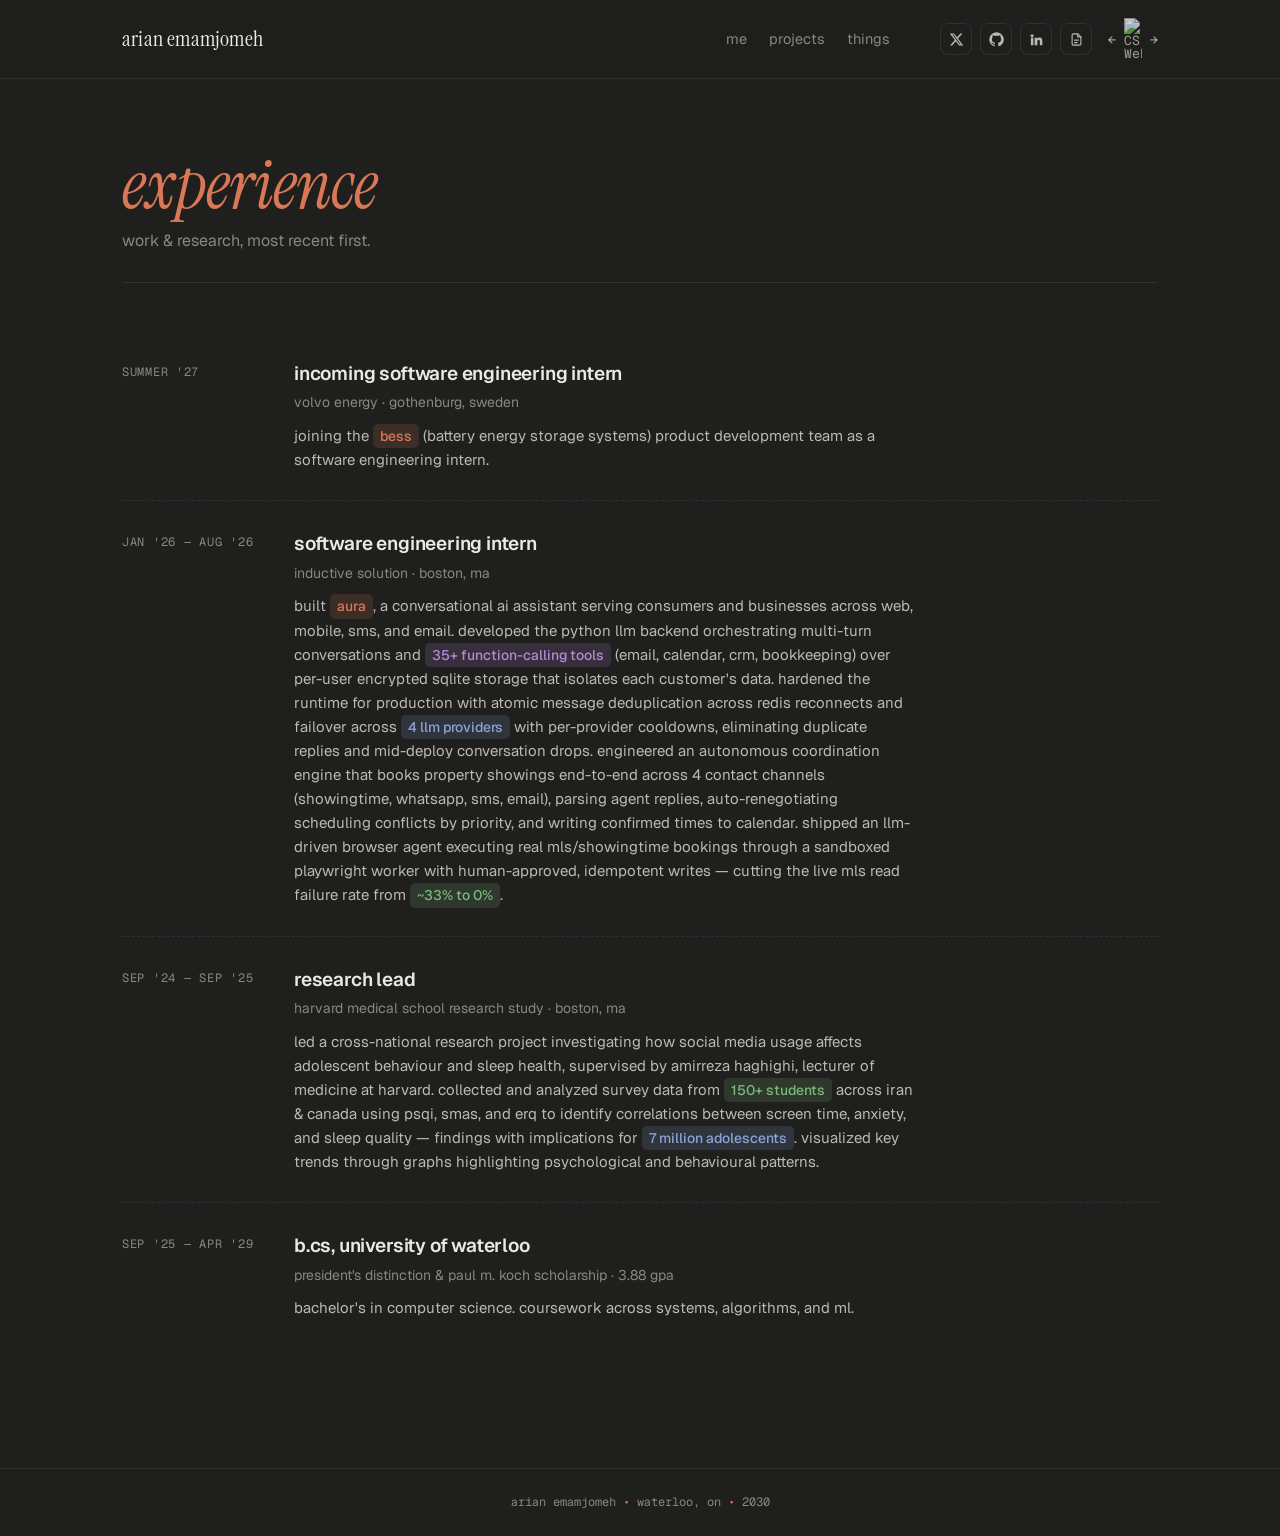
==== commit 0922cd2f: "update resume and refresh experience from it Add ARIAN_VL_RESUME.pdf and wire the topbar resume icon" ====
--- a/experience.html
+++ b/experience.html
@@ -19,17 +19,36 @@
 
         <div class="timeline">
             <div class="tl-item reveal">
-                <div class="tl-date">feb '26 — now</div>
+                <div class="tl-date">summer '27</div>
+                <div class="tl-body">
+                    <h3>incoming software engineering intern</h3>
+                    <div class="tl-sub">volvo energy · gothenburg, sweden</div>
+                    <p class="tl-desc">
+                        joining the <span class="chip">bess</span> (battery energy storage systems) product development
+                        team as a software engineering intern.
+                    </p>
+                </div>
+            </div>
+
+            <div class="tl-item reveal">
+                <div class="tl-date">jan '26 — aug '26</div>
                 <div class="tl-body">
                     <h3>software engineering intern</h3>
                     <div class="tl-sub">inductive solution · boston, ma</div>
                     <p class="tl-desc">
-                        leading end-to-end development of a production-style agent platform — message ingestion,
-                        orchestration, persistence, observability, and background task automation.
-                        spearheading <span class="chip">aura</span>, a conversational ai backend that processes requests
-                        over redis pub/sub, orchestrates multi-turn conversations, and integrates built-in tools via
-                        native llm function calling. implemented per-user sqlite storage for notes, reminders, preferences,
-                        conversation search, and memory.
+                        built <span class="chip">aura</span>, a conversational ai assistant serving consumers and
+                        businesses across web, mobile, sms, and email. developed the python llm backend orchestrating
+                        multi-turn conversations and <span class="chip purple">35+ function-calling tools</span>
+                        (email, calendar, crm, bookkeeping) over per-user encrypted sqlite storage that isolates each
+                        customer's data. hardened the runtime for production with atomic message deduplication across
+                        redis reconnects and failover across <span class="chip blue">4 llm providers</span> with
+                        per-provider cooldowns, eliminating duplicate replies and mid-deploy conversation drops.
+                        engineered an autonomous coordination engine that books property showings end-to-end across
+                        4 contact channels (showingtime, whatsapp, sms, email), parsing agent replies, auto-renegotiating
+                        scheduling conflicts by priority, and writing confirmed times to calendar. shipped an llm-driven
+                        browser agent executing real mls/showingtime bookings through a sandboxed playwright worker with
+                        human-approved, idempotent writes — cutting the live mls read failure rate from
+                        <span class="chip green">~33% to 0%</span>.
                     </p>
                 </div>
             </div>
@@ -52,7 +71,7 @@
             </div>
 
             <div class="tl-item reveal">
-                <div class="tl-date">sep '25 — apr '30</div>
+                <div class="tl-date">sep '25 — apr '29</div>
                 <div class="tl-body">
                     <h3>b.cs, university of waterloo</h3>
                     <div class="tl-sub">president's distinction &amp; paul m. koch scholarship · 3.88 gpa</div>
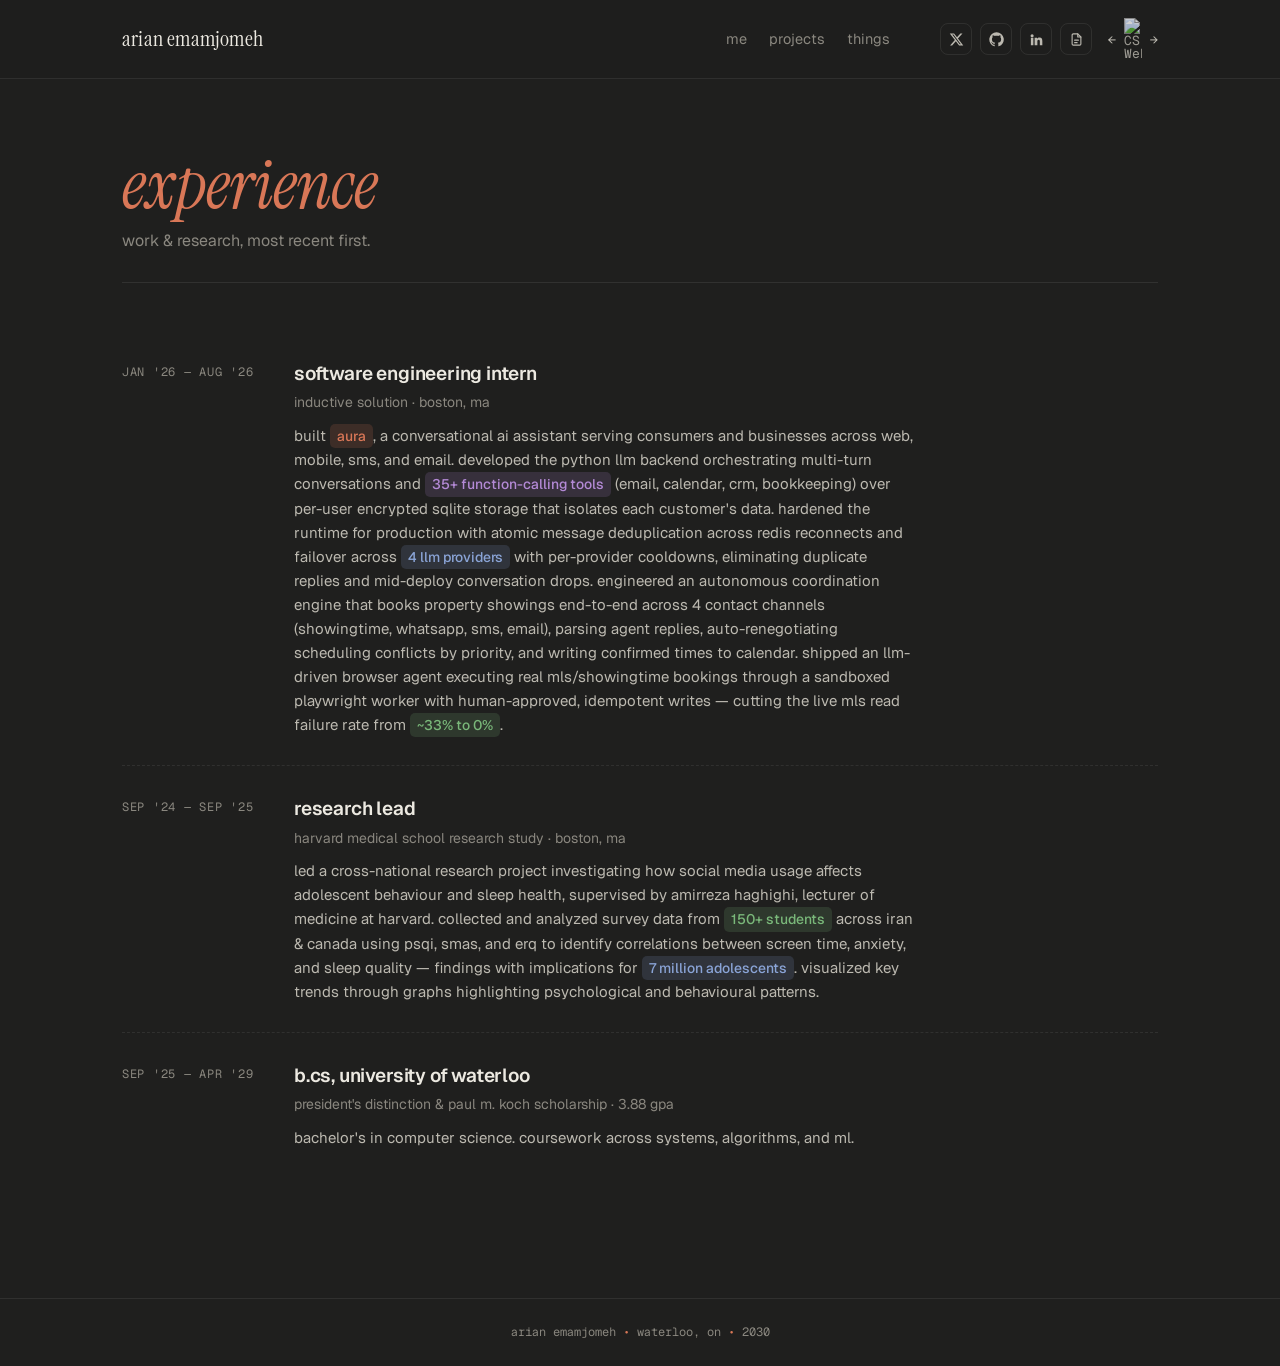
==== commit e3ecbb93: "Temporarily hide Volvo experience Co-Authored-By: Claude Opus 5.5 (1M context) <noreply@anthropic.co" ====
--- a/experience.html
+++ b/experience.html
@@ -18,6 +18,7 @@
         </header>
 
         <div class="timeline">
+            <!-- volvo temporarily hidden
             <div class="tl-item reveal">
                 <div class="tl-date">summer '27</div>
                 <div class="tl-body">
@@ -29,6 +30,7 @@
                     </p>
                 </div>
             </div>
+            -->
 
             <div class="tl-item reveal">
                 <div class="tl-date">jan '26 — aug '26</div>
